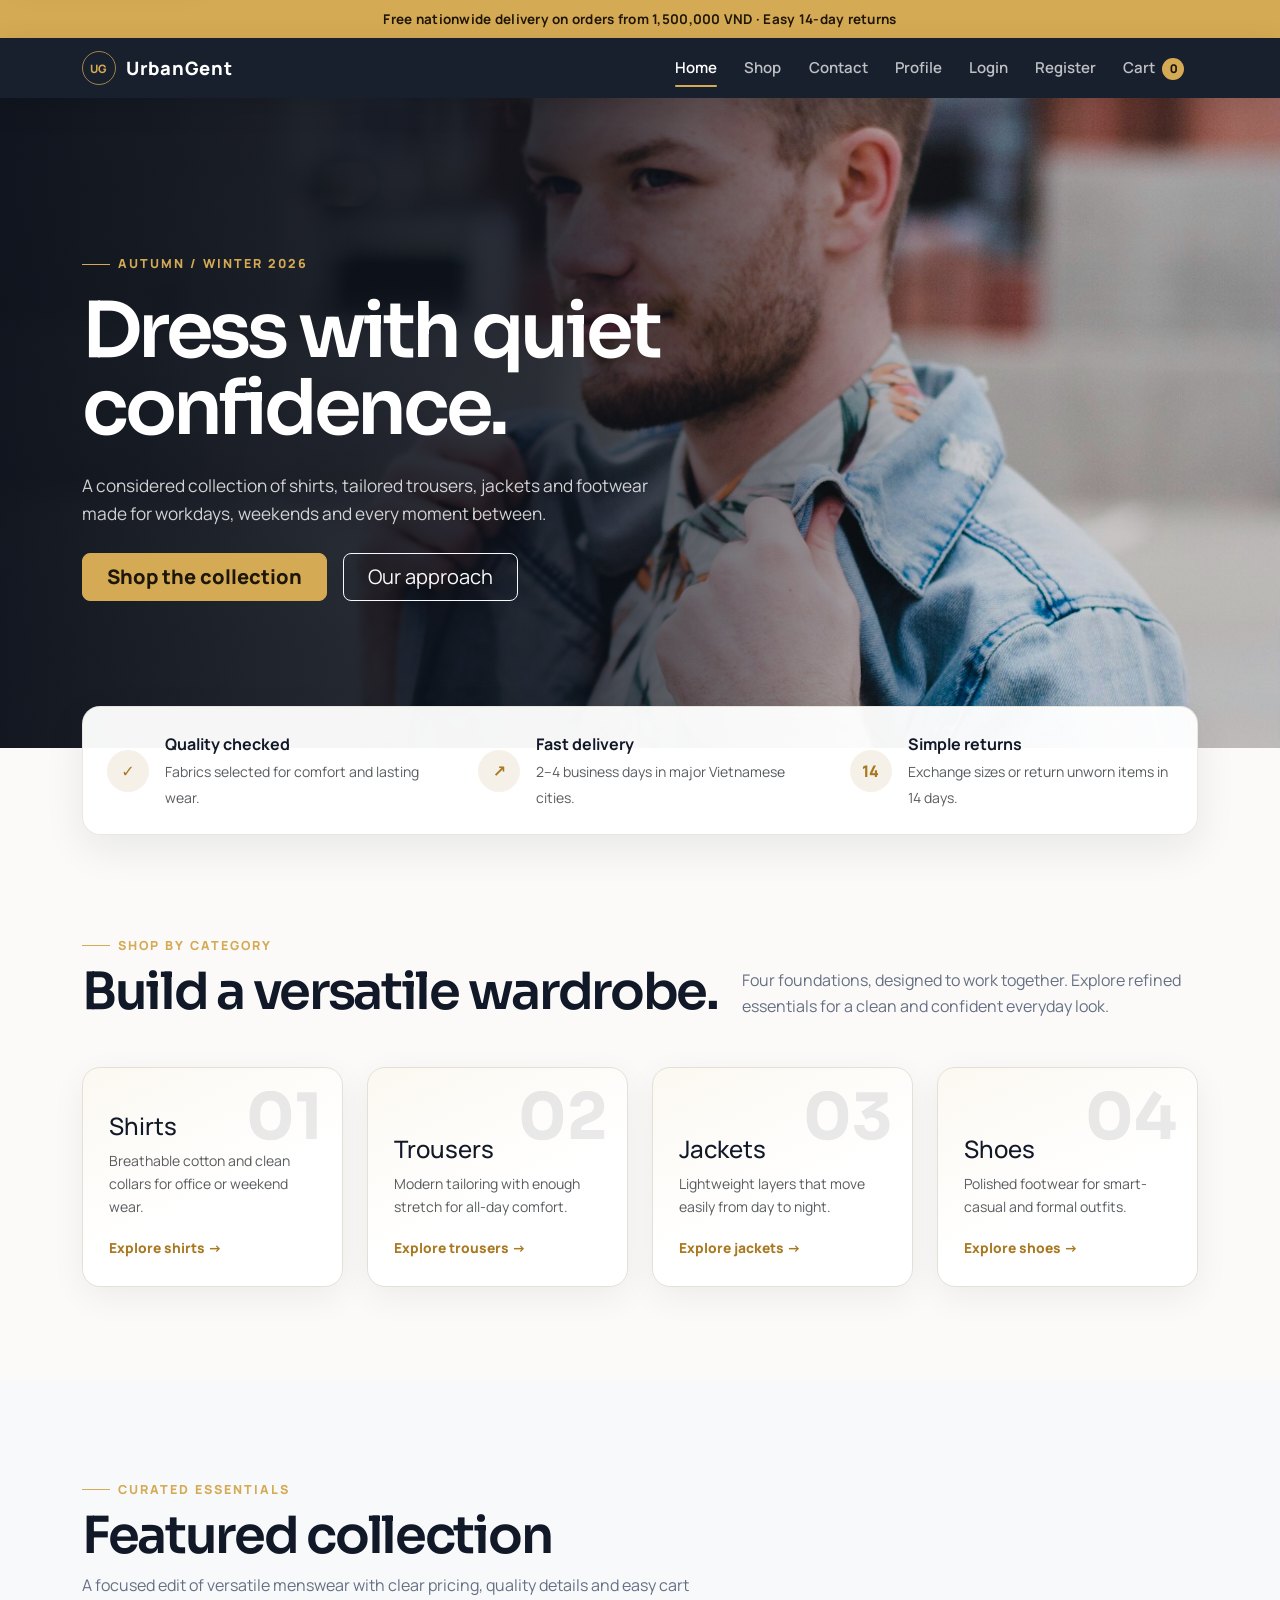
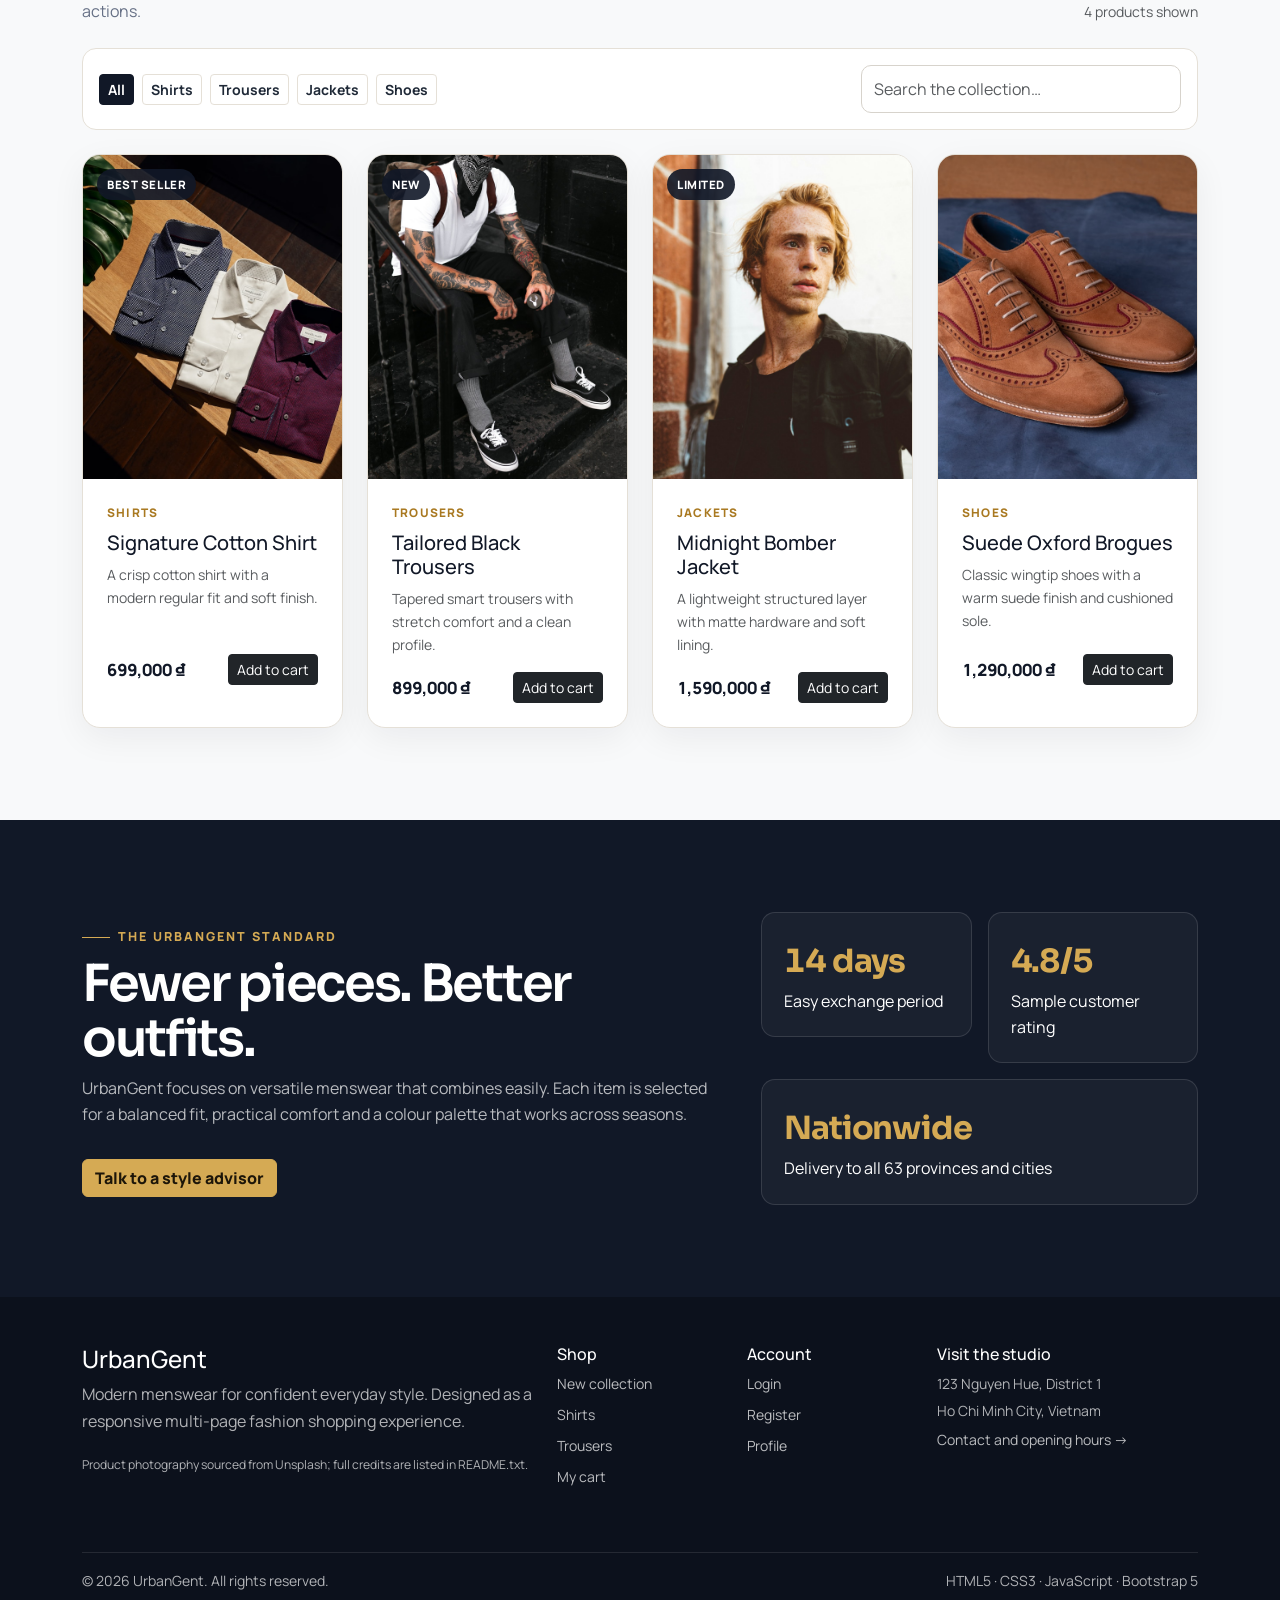
==== index.html @ 37aa6f89 "Initial UrbanGent website" ====
<!DOCTYPE html>
<html lang="en">
<head>
  <meta charset="UTF-8">
  <meta name="viewport" content="width=device-width, initial-scale=1.0">
  <meta name="description" content="Shop modern menswear at UrbanGent: refined shirts, tailored trousers, jackets and shoes with delivery across Vietnam.">
  <meta name="theme-color" content="#111827">
  <title>UrbanGent | Modern Menswear in Vietnam</title>
  <link rel="preconnect" href="https://cdn.jsdelivr.net">
  <link rel="preconnect" href="https://fonts.googleapis.com">
  <link rel="preconnect" href="https://fonts.gstatic.com" crossorigin>
  <link href="https://fonts.googleapis.com/css2?family=Manrope:wght@400;500;600;700;800&amp;family=Sora:wght@500;600;700&amp;display=swap" rel="stylesheet">
  <link href="https://cdn.jsdelivr.net/npm/bootstrap@5.3.3/dist/css/bootstrap.min.css" rel="stylesheet">
  <link rel="stylesheet" href="css/style.css?v=20260810-fonts">
</head>
<body>
  <a class="skip-link" href="#main-content">Skip to main content</a>
  <div class="announcement-bar">Free nationwide delivery on orders from 1,500,000 VND · Easy 14-day returns</div>

  <nav class="navbar navbar-expand-lg navbar-dark site-navbar sticky-top" aria-label="Main navigation">
    <div class="container">
      <a class="navbar-brand" href="index.html" aria-label="UrbanGent home">
        <span class="brand-mark" aria-hidden="true">UG</span>
        <span>UrbanGent</span>
      </a>
      <button class="navbar-toggler" type="button" data-bs-toggle="collapse" data-bs-target="#mainNavbar" aria-controls="mainNavbar" aria-expanded="false" aria-label="Toggle navigation">
        <span class="navbar-toggler-icon"></span>
      </button>
      <div class="collapse navbar-collapse" id="mainNavbar">
        <ul class="navbar-nav ms-auto align-items-lg-center mb-2 mb-lg-0">
          <li class="nav-item"><a class="nav-link active" aria-current="page" href="index.html">Home</a></li>
          <li class="nav-item"><a class="nav-link" href="index.html#products">Shop</a></li>
          <li class="nav-item"><a class="nav-link" href="contact.html">Contact</a></li>
          <li class="nav-item"><a class="nav-link" href="profile.html">Profile</a></li>
          <li class="nav-item"><a class="nav-link" href="login.html">Login</a></li>
          <li class="nav-item"><a class="nav-link" href="register.html">Register</a></li>
          <li class="nav-item"><a class="nav-link" href="cart.html">Cart <span class="cart-pill cart-count">0</span></a></li>
        </ul>
      </div>
    </div>
  </nav>

  <main id="main-content">
    <section class="hero-section" aria-labelledby="hero-title">
      <div class="container">
        <div class="hero-content">
          <span class="hero-eyebrow">Autumn / Winter 2026</span>
          <h1 class="hero-title" id="hero-title">Dress with quiet confidence.</h1>
          <p class="hero-copy">A considered collection of shirts, tailored trousers, jackets and footwear made for workdays, weekends and every moment between.</p>
          <div class="d-flex flex-wrap gap-3 mt-4">
            <a href="#products" class="btn btn-brand btn-lg px-4">Shop the collection</a>
            <a href="#our-story" class="btn btn-outline-light btn-lg px-4">Our approach</a>
          </div>
        </div>
      </div>
    </section>

    <section class="trust-strip" aria-label="Shopping benefits">
      <div class="container">
        <div class="trust-panel">
          <div class="row g-0">
            <div class="col-md-4">
              <div class="trust-item d-flex gap-3 align-items-center">
                <span class="trust-icon" aria-hidden="true">✓</span>
                <div><strong class="d-block">Quality checked</strong><small class="text-muted">Fabrics selected for comfort and lasting wear.</small></div>
              </div>
            </div>
            <div class="col-md-4 border-md-start border-md-end">
              <div class="trust-item d-flex gap-3 align-items-center">
                <span class="trust-icon" aria-hidden="true">↗</span>
                <div><strong class="d-block">Fast delivery</strong><small class="text-muted">2–4 business days in major Vietnamese cities.</small></div>
              </div>
            </div>
            <div class="col-md-4">
              <div class="trust-item d-flex gap-3 align-items-center">
                <span class="trust-icon" aria-hidden="true">14</span>
                <div><strong class="d-block">Simple returns</strong><small class="text-muted">Exchange sizes or return unworn items in 14 days.</small></div>
              </div>
            </div>
          </div>
        </div>
      </div>
    </section>

    <section class="section-space" aria-labelledby="categories-title">
      <div class="container">
        <div class="row align-items-end mb-5 g-3">
          <div class="col-lg-7">
            <span class="section-eyebrow">Shop by category</span>
            <h2 class="section-title mb-0" id="categories-title">Build a versatile wardrobe.</h2>
          </div>
          <div class="col-lg-5">
            <p class="section-copy mb-0">Four foundations, designed to work together. Explore refined essentials for a clean and confident everyday look.</p>
          </div>
        </div>
        <div class="row g-4">
          <div class="col-sm-6 col-lg-3">
            <article class="category-card">
              <span class="category-number" aria-hidden="true">01</span>
              <div class="category-content">
                <h3 class="h4">Shirts</h3>
                <p class="text-muted small">Breathable cotton and clean collars for office or weekend wear.</p>
                <a class="category-link" href="#products" data-category-link="shirts">Explore shirts →</a>
              </div>
            </article>
          </div>
          <div class="col-sm-6 col-lg-3">
            <article class="category-card">
              <span class="category-number" aria-hidden="true">02</span>
              <div class="category-content">
                <h3 class="h4">Trousers</h3>
                <p class="text-muted small">Modern tailoring with enough stretch for all-day comfort.</p>
                <a class="category-link" href="#products" data-category-link="trousers">Explore trousers →</a>
              </div>
            </article>
          </div>
          <div class="col-sm-6 col-lg-3">
            <article class="category-card">
              <span class="category-number" aria-hidden="true">03</span>
              <div class="category-content">
                <h3 class="h4">Jackets</h3>
                <p class="text-muted small">Lightweight layers that move easily from day to night.</p>
                <a class="category-link" href="#products" data-category-link="jackets">Explore jackets →</a>
              </div>
            </article>
          </div>
          <div class="col-sm-6 col-lg-3">
            <article class="category-card">
              <span class="category-number" aria-hidden="true">04</span>
              <div class="category-content">
                <h3 class="h4">Shoes</h3>
                <p class="text-muted small">Polished footwear for smart-casual and formal outfits.</p>
                <a class="category-link" href="#products" data-category-link="shoes">Explore shoes →</a>
              </div>
            </article>
          </div>
        </div>
      </div>
    </section>

    <section id="products" class="section-space bg-light" aria-labelledby="products-title">
      <div class="container">
        <div id="alertBox" class="alert-placeholder" aria-live="polite"></div>
        <div class="row align-items-end mb-4 g-3">
          <div class="col-lg-7">
            <span class="section-eyebrow">Curated essentials</span>
            <h2 class="section-title mb-2" id="products-title">Featured collection</h2>
            <p class="section-copy mb-0">A focused edit of versatile menswear with clear pricing, quality details and easy cart actions.</p>
          </div>
          <div class="col-lg-5 text-lg-end">
            <span id="productResultCount" class="text-muted small" aria-live="polite">4 products shown</span>
          </div>
        </div>

        <div class="product-toolbar d-flex flex-column flex-lg-row gap-3 align-items-lg-center justify-content-between mb-4">
          <div class="d-flex flex-wrap gap-2" role="group" aria-label="Filter products by category">
            <button class="btn btn-sm filter-btn active" type="button" data-filter="all" aria-pressed="true">All</button>
            <button class="btn btn-sm filter-btn" type="button" data-filter="shirts" aria-pressed="false">Shirts</button>
            <button class="btn btn-sm filter-btn" type="button" data-filter="trousers" aria-pressed="false">Trousers</button>
            <button class="btn btn-sm filter-btn" type="button" data-filter="jackets" aria-pressed="false">Jackets</button>
            <button class="btn btn-sm filter-btn" type="button" data-filter="shoes" aria-pressed="false">Shoes</button>
          </div>
          <div style="max-width: 320px; width: 100%">
            <label class="visually-hidden" for="productSearch">Search products</label>
            <input class="form-control" id="productSearch" type="search" placeholder="Search the collection…">
          </div>
        </div>

        <div class="row g-4" id="productGrid">
          <div class="col-sm-6 col-lg-3" data-product-card data-category="shirts" data-name="signature cotton shirt shirts">
            <article class="product-card">
              <div class="product-media">
                <img class="product-image" src="images/classic-white-shirt.jpg" alt="Folded premium cotton shirts in white, navy and burgundy" loading="lazy" width="1200" height="960">
                <span class="product-badge">Best seller</span>
              </div>
              <div class="p-4 d-flex flex-column" style="min-height: 230px">
                <span class="product-category">Shirts</span>
                <h3 class="h5 mt-2">Signature Cotton Shirt</h3>
                <p class="text-muted small">A crisp cotton shirt with a modern regular fit and soft finish.</p>
                <div class="mt-auto d-flex justify-content-between align-items-center gap-2">
                  <span class="product-price">699,000 ₫</span>
                  <button class="btn btn-dark btn-sm" type="button" onclick="addToCart(1)">Add to cart</button>
                </div>
              </div>
            </article>
          </div>
          <div class="col-sm-6 col-lg-3" data-product-card data-category="trousers" data-name="tailored black trousers pants">
            <article class="product-card">
              <div class="product-media">
                <img class="product-image" src="images/slim-black-trousers.jpg" alt="Man styling tailored black trousers with a white T-shirt" loading="lazy" width="1200" height="1500">
                <span class="product-badge">New</span>
              </div>
              <div class="p-4 d-flex flex-column" style="min-height: 230px">
                <span class="product-category">Trousers</span>
                <h3 class="h5 mt-2">Tailored Black Trousers</h3>
                <p class="text-muted small">Tapered smart trousers with stretch comfort and a clean profile.</p>
                <div class="mt-auto d-flex justify-content-between align-items-center gap-2">
                  <span class="product-price">899,000 ₫</span>
                  <button class="btn btn-dark btn-sm" type="button" onclick="addToCart(2)">Add to cart</button>
                </div>
              </div>
            </article>
          </div>
          <div class="col-sm-6 col-lg-3" data-product-card data-category="jackets" data-name="midnight bomber jacket outerwear">
            <article class="product-card">
              <div class="product-media">
                <img class="product-image" src="images/bomber-jacket.jpg" alt="Male model wearing a dark casual jacket" loading="lazy" width="1200" height="1500">
                <span class="product-badge">Limited</span>
              </div>
              <div class="p-4 d-flex flex-column" style="min-height: 230px">
                <span class="product-category">Jackets</span>
                <h3 class="h5 mt-2">Midnight Bomber Jacket</h3>
                <p class="text-muted small">A lightweight structured layer with matte hardware and soft lining.</p>
                <div class="mt-auto d-flex justify-content-between align-items-center gap-2">
                  <span class="product-price">1,590,000 ₫</span>
                  <button class="btn btn-dark btn-sm" type="button" onclick="addToCart(3)">Add to cart</button>
                </div>
              </div>
            </article>
          </div>
          <div class="col-sm-6 col-lg-3" data-product-card data-category="shoes" data-name="suede oxford brogues leather shoes">
            <article class="product-card">
              <div class="product-media">
                <img class="product-image" src="images/leather-shoes.jpg" alt="Pair of brown suede Oxford brogue shoes" loading="lazy" width="1200" height="800">
              </div>
              <div class="p-4 d-flex flex-column" style="min-height: 230px">
                <span class="product-category">Shoes</span>
                <h3 class="h5 mt-2">Suede Oxford Brogues</h3>
                <p class="text-muted small">Classic wingtip shoes with a warm suede finish and cushioned sole.</p>
                <div class="mt-auto d-flex justify-content-between align-items-center gap-2">
                  <span class="product-price">1,290,000 ₫</span>
                  <button class="btn btn-dark btn-sm" type="button" onclick="addToCart(4)">Add to cart</button>
                </div>
              </div>
            </article>
          </div>
        </div>
        <div id="productEmptyState" class="empty-cart d-none mt-4">
          <h3 class="h5">No matching products</h3>
          <p class="text-muted mb-0">Try another search term or choose a different category.</p>
        </div>
      </div>
    </section>

    <section id="our-story" class="story-section section-space" aria-labelledby="story-title">
      <div class="container">
        <div class="row align-items-center g-5">
          <div class="col-lg-7">
            <span class="section-eyebrow">The UrbanGent standard</span>
            <h2 class="section-title" id="story-title">Fewer pieces. Better outfits.</h2>
            <p class="section-copy">UrbanGent focuses on versatile menswear that combines easily. Each item is selected for a balanced fit, practical comfort and a colour palette that works across seasons.</p>
            <a class="btn btn-brand mt-3" href="contact.html">Talk to a style advisor</a>
          </div>
          <div class="col-lg-5">
            <div class="row g-3">
              <div class="col-6"><div class="story-stat"><strong>14 days</strong><span>Easy exchange period</span></div></div>
              <div class="col-6"><div class="story-stat"><strong>4.8/5</strong><span>Sample customer rating</span></div></div>
              <div class="col-12"><div class="story-stat"><strong>Nationwide</strong><span>Delivery to all 63 provinces and cities</span></div></div>
            </div>
          </div>
        </div>
      </div>
    </section>
  </main>

  <footer class="site-footer pt-5">
    <div class="container">
      <div class="row g-4 pb-5">
        <div class="col-lg-5">
          <h2 class="h4">UrbanGent</h2>
          <p class="mb-3" style="max-width: 460px">Modern menswear for confident everyday style. Designed as a responsive multi-page fashion shopping experience.</p>
          <small class="photo-credit">Product photography sourced from Unsplash; full credits are listed in README.txt.</small>
        </div>
        <div class="col-6 col-lg-2">
          <h3 class="h6">Shop</h3>
          <ul class="list-unstyled small">
            <li class="mb-2"><a href="#products">New collection</a></li>
            <li class="mb-2"><a href="#products">Shirts</a></li>
            <li class="mb-2"><a href="#products">Trousers</a></li>
            <li><a href="cart.html">My cart</a></li>
          </ul>
        </div>
        <div class="col-6 col-lg-2">
          <h3 class="h6">Account</h3>
          <ul class="list-unstyled small">
            <li class="mb-2"><a href="login.html">Login</a></li>
            <li class="mb-2"><a href="register.html">Register</a></li>
            <li><a href="profile.html">Profile</a></li>
          </ul>
        </div>
        <div class="col-lg-3">
          <h3 class="h6">Visit the studio</h3>
          <p class="small mb-1">123 Nguyen Hue, District 1</p>
          <p class="small mb-1">Ho Chi Minh City, Vietnam</p>
          <a class="small" href="contact.html">Contact and opening hours →</a>
        </div>
      </div>
      <div class="footer-bottom py-3 d-flex flex-wrap justify-content-between gap-2 small">
        <span>&copy; <span class="current-year">2026</span> UrbanGent. All rights reserved.</span>
        <span>HTML5 · CSS3 · JavaScript · Bootstrap 5</span>
      </div>
    </div>
  </footer>

  <script src="https://cdn.jsdelivr.net/npm/bootstrap@5.3.3/dist/js/bootstrap.bundle.min.js"></script>
  <script src="js/main.js?v=20260810"></script>
</body>
</html>
---- css/style.css ----
:root {
  --brand-ink: #111827;
  --brand-charcoal: #1f2937;
  --brand-gold: #d5aa54;
  --brand-gold-dark: #a97921;
  --brand-cream: #f6f1e8;
  --brand-paper: #fbfaf8;
  --brand-muted: #667085;
  --brand-border: #e5e0d7;
  --brand-success: #157347;
  --font-body: "Manrope", ui-sans-serif, system-ui, -apple-system, BlinkMacSystemFont, "Segoe UI", sans-serif;
  --font-display: "Sora", "Manrope", ui-sans-serif, system-ui, sans-serif;
  --shadow-soft: 0 14px 40px rgba(17, 24, 39, 0.08);
  --shadow-card: 0 18px 45px rgba(17, 24, 39, 0.12);
}

html {
  scroll-behavior: smooth;
}

body {
  min-height: 100vh;
  display: flex;
  flex-direction: column;
  font-family: var(--font-body);
  background: var(--brand-paper);
  color: var(--brand-ink);
  line-height: 1.65;
  text-rendering: optimizeLegibility;
  -webkit-font-smoothing: antialiased;
}

button,
input,
select,
textarea {
  font: inherit;
}

main {
  flex: 1;
}

a {
  color: inherit;
}

.skip-link {
  position: fixed;
  top: -80px;
  left: 16px;
  z-index: 1080;
  padding: 10px 16px;
  border-radius: 8px;
  background: #fff;
  color: var(--brand-ink);
  box-shadow: var(--shadow-soft);
}

.skip-link:focus {
  top: 16px;
}

.announcement-bar {
  padding: 8px 16px;
  background: var(--brand-gold);
  color: #201707;
  font-size: 0.84rem;
  font-weight: 700;
  letter-spacing: 0.02em;
  text-align: center;
}

.site-navbar {
  background: rgba(17, 24, 39, 0.97);
  box-shadow: 0 8px 30px rgba(0, 0, 0, 0.12);
  backdrop-filter: blur(12px);
}

.navbar-brand {
  display: inline-flex;
  align-items: center;
  gap: 10px;
  font-size: 1.15rem;
  font-weight: 800;
  letter-spacing: 0.04em;
}

.brand-mark {
  display: inline-grid;
  width: 34px;
  height: 34px;
  place-items: center;
  border: 1px solid rgba(213, 170, 84, 0.72);
  border-radius: 50%;
  color: var(--brand-gold);
  font-size: 0.72rem;
  letter-spacing: 0.05em;
}

.site-navbar .nav-link {
  position: relative;
  padding-right: 0.85rem !important;
  padding-left: 0.85rem !important;
  color: rgba(255, 255, 255, 0.72);
  font-size: 0.94rem;
  font-weight: 600;
}

.site-navbar .nav-link:hover,
.site-navbar .nav-link:focus,
.site-navbar .nav-link.active {
  color: #fff;
}

.site-navbar .nav-link.active::after {
  position: absolute;
  right: 0.85rem;
  bottom: 2px;
  left: 0.85rem;
  height: 2px;
  border-radius: 999px;
  background: var(--brand-gold);
  content: "";
}

.cart-pill {
  display: inline-flex;
  min-width: 22px;
  height: 22px;
  align-items: center;
  justify-content: center;
  margin-left: 4px;
  border-radius: 999px;
  background: var(--brand-gold);
  color: #1a1308;
  font-size: 0.75rem;
  font-weight: 800;
}

.hero-section {
  position: relative;
  isolation: isolate;
  min-height: 650px;
  display: flex;
  align-items: center;
  overflow: hidden;
  background-image: url("../images/hero-men-fashion.jpg");
  background-position: 72% 34%;
  background-size: cover;
  color: #fff;
}

.hero-section::before {
  position: absolute;
  z-index: -1;
  inset: 0;
  background: linear-gradient(90deg, rgba(10, 15, 25, 0.96) 0%, rgba(10, 15, 25, 0.83) 42%, rgba(10, 15, 25, 0.18) 76%);
  content: "";
}

.hero-content {
  max-width: 690px;
  padding: 90px 0;
}

.hero-eyebrow,
.section-eyebrow {
  display: inline-flex;
  align-items: center;
  gap: 8px;
  color: var(--brand-gold);
  font-size: 0.78rem;
  font-weight: 800;
  letter-spacing: 0.16em;
  text-transform: uppercase;
}

.hero-eyebrow::before,
.section-eyebrow::before {
  width: 28px;
  height: 1px;
  background: currentColor;
  content: "";
}

.hero-title {
  max-width: 680px;
  margin-top: 18px;
  font-family: var(--font-display);
  font-size: clamp(2.75rem, 6vw, 5.45rem);
  font-weight: 600;
  letter-spacing: -0.055em;
  line-height: 1.01;
}

.hero-copy {
  max-width: 600px;
  margin-top: 24px;
  color: rgba(255, 255, 255, 0.8);
  font-size: 1.08rem;
}

.btn-brand {
  border: 1px solid var(--brand-gold);
  background: var(--brand-gold);
  color: #1d1609;
  font-weight: 800;
}

.btn-brand:hover,
.btn-brand:focus {
  border-color: #e9c579;
  background: #e9c579;
  color: #1d1609;
}

.btn-outline-light:hover {
  color: var(--brand-ink);
}

.trust-strip {
  position: relative;
  z-index: 2;
  margin-top: -42px;
}

.trust-panel {
  border: 1px solid rgba(229, 224, 215, 0.78);
  border-radius: 18px;
  background: rgba(255, 255, 255, 0.96);
  box-shadow: var(--shadow-soft);
}

.trust-item {
  height: 100%;
  padding: 24px;
}

.trust-icon {
  width: 42px;
  height: 42px;
  display: grid;
  place-items: center;
  flex: 0 0 auto;
  border-radius: 50%;
  background: var(--brand-cream);
  color: var(--brand-gold-dark);
  font-weight: 900;
}

.section-space {
  padding: 92px 0;
}

.section-title {
  margin-top: 8px;
  color: var(--brand-ink);
  font-family: var(--font-display);
  font-size: clamp(2rem, 4vw, 3.35rem);
  font-weight: 600;
  letter-spacing: -0.045em;
  line-height: 1.08;
}

.section-copy {
  max-width: 650px;
  color: var(--brand-muted);
}

.category-card {
  position: relative;
  height: 100%;
  min-height: 220px;
  display: flex;
  flex-direction: column;
  justify-content: flex-end;
  overflow: hidden;
  border: 1px solid var(--brand-border);
  border-radius: 18px;
  background: #fff;
  box-shadow: 0 10px 35px rgba(17, 24, 39, 0.06);
  transition: transform 0.25s ease, box-shadow 0.25s ease;
}

.category-card::before {
  position: absolute;
  inset: 0;
  background: linear-gradient(155deg, rgba(213, 170, 84, 0.08), transparent 58%);
  content: "";
}

.category-card:hover {
  transform: translateY(-6px);
  box-shadow: var(--shadow-card);
}

.category-number {
  position: absolute;
  top: 18px;
  right: 20px;
  color: rgba(17, 24, 39, 0.09);
  font-family: var(--font-display);
  font-size: 4rem;
  font-weight: 700;
  line-height: 1;
}

.category-content {
  position: relative;
  padding: 26px;
}

.category-link {
  color: var(--brand-gold-dark);
  font-size: 0.86rem;
  font-weight: 800;
  text-decoration: none;
}

.product-toolbar {
  padding: 16px;
  border: 1px solid var(--brand-border);
  border-radius: 14px;
  background: #fff;
}

.filter-btn {
  border-color: var(--brand-border);
  background: #fff;
  color: var(--brand-charcoal);
  font-weight: 700;
}

.filter-btn:hover,
.filter-btn.active {
  border-color: var(--brand-ink);
  background: var(--brand-ink);
  color: #fff;
}

.product-card {
  height: 100%;
  overflow: hidden;
  border: 1px solid var(--brand-border);
  border-radius: 18px;
  background: #fff;
  box-shadow: 0 10px 34px rgba(17, 24, 39, 0.06);
  transition: transform 0.25s ease, box-shadow 0.25s ease;
}

.product-card:hover {
  transform: translateY(-6px);
  box-shadow: var(--shadow-card);
}

.product-media {
  position: relative;
  aspect-ratio: 4 / 5;
  overflow: hidden;
  background: #ebe8e2;
}

.product-image {
  width: 100%;
  height: 100%;
  display: block;
  object-fit: cover;
  transition: transform 0.45s ease;
}

.product-card:hover .product-image {
  transform: scale(1.035);
}

.product-badge {
  position: absolute;
  top: 14px;
  left: 14px;
  padding: 6px 10px;
  border-radius: 999px;
  background: rgba(17, 24, 39, 0.9);
  color: #fff;
  font-size: 0.72rem;
  font-weight: 800;
  letter-spacing: 0.05em;
  text-transform: uppercase;
}

.product-category {
  color: var(--brand-gold-dark);
  font-size: 0.74rem;
  font-weight: 800;
  letter-spacing: 0.1em;
  text-transform: uppercase;
}

.product-price {
  color: var(--brand-ink);
  font-size: 1.05rem;
  font-weight: 800;
  font-variant-numeric: tabular-nums;
}

.story-section {
  background: var(--brand-ink);
  color: #fff;
}

.story-section .section-title {
  color: #fff;
}

.story-section .section-copy {
  color: rgba(255, 255, 255, 0.7);
}

.story-stat {
  padding: 22px;
  border: 1px solid rgba(255, 255, 255, 0.12);
  border-radius: 14px;
  background: rgba(255, 255, 255, 0.04);
}

.story-stat strong {
  display: block;
  color: var(--brand-gold);
  font-family: var(--font-display);
  font-size: 2rem;
  font-weight: 700;
  font-variant-numeric: tabular-nums;
  letter-spacing: -0.035em;
}

.page-header {
  position: relative;
  overflow: hidden;
  padding: 76px 0;
  border-bottom: 1px solid var(--brand-border);
  background: linear-gradient(125deg, var(--brand-cream), #fff 65%);
}

.page-header::after {
  position: absolute;
  width: 260px;
  height: 260px;
  top: -130px;
  right: 7%;
  border: 56px solid rgba(213, 170, 84, 0.1);
  border-radius: 50%;
  content: "";
}

.page-title {
  margin: 8px 0 12px;
  font-family: var(--font-display);
  font-size: clamp(2.3rem, 5vw, 4rem);
  font-weight: 600;
  letter-spacing: -0.05em;
  line-height: 1.08;
}

.breadcrumb-clean {
  margin: 0;
  padding: 0;
  display: flex;
  gap: 8px;
  color: var(--brand-muted);
  font-size: 0.9rem;
  list-style: none;
}

.breadcrumb-clean li + li::before {
  margin-right: 8px;
  content: "/";
}

.form-card,
.content-card {
  border: 1px solid var(--brand-border);
  border-radius: 18px;
  padding: 30px;
  background: #fff;
  box-shadow: var(--shadow-soft);
}

.form-label {
  color: var(--brand-charcoal);
  font-size: 0.9rem;
  font-weight: 700;
}

.form-control,
.form-select {
  min-height: 48px;
  border-color: #d7d3cc;
  border-radius: 10px;
}

textarea.form-control {
  min-height: 130px;
}

.form-control:focus,
.form-select:focus {
  border-color: var(--brand-gold-dark);
  box-shadow: 0 0 0 0.2rem rgba(213, 170, 84, 0.2);
}

.password-wrap {
  position: relative;
}

.password-wrap .form-control {
  padding-right: 76px;
}

.password-toggle {
  position: absolute;
  top: 50%;
  right: 12px;
  transform: translateY(-50%);
  border: 0;
  background: transparent;
  color: var(--brand-muted);
  font-size: 0.82rem;
  font-weight: 800;
}

.contact-detail {
  display: flex;
  gap: 14px;
  padding: 16px 0;
  border-bottom: 1px solid var(--brand-border);
}

.contact-detail:last-child {
  border-bottom: 0;
}

.contact-icon {
  width: 42px;
  height: 42px;
  display: grid;
  place-items: center;
  flex: 0 0 auto;
  border-radius: 50%;
  background: var(--brand-cream);
  color: var(--brand-gold-dark);
  font-weight: 900;
}

.profile-avatar {
  width: 116px;
  height: 116px;
  display: grid;
  place-items: center;
  margin: 0 auto 18px;
  border: 4px solid #fff;
  border-radius: 50%;
  background: var(--brand-ink);
  box-shadow: 0 0 0 2px var(--brand-gold);
  color: var(--brand-gold);
  font-family: var(--font-display);
  font-size: 2rem;
  font-weight: 700;
}

.cart-pill,
#cartSubtotal,
#cartDelivery,
#cartTotal {
  font-variant-numeric: tabular-nums;
}

.loyalty-progress {
  height: 8px;
  border-radius: 999px;
  background: #ebe7df;
}

.loyalty-progress .progress-bar {
  border-radius: inherit;
  background: var(--brand-gold);
}

.cart-item-card {
  overflow: hidden;
  border: 1px solid var(--brand-border);
  border-radius: 16px;
  background: #fff;
  box-shadow: 0 8px 26px rgba(17, 24, 39, 0.05);
}

.cart-item-image {
  width: 104px;
  height: 124px;
  flex: 0 0 auto;
  object-fit: cover;
  border-radius: 12px;
}

.cart-summary {
  position: sticky;
  top: 118px;
}

.empty-cart {
  padding: 60px 24px;
  border: 1px dashed #cfc7b8;
  border-radius: 18px;
  background: #fff;
  text-align: center;
}

.alert-placeholder:empty {
  display: none;
}

.site-footer {
  background: #0c111c;
  color: rgba(255, 255, 255, 0.68);
}

.site-footer h2,
.site-footer h3 {
  color: #fff;
}

.site-footer a {
  color: rgba(255, 255, 255, 0.72);
  text-decoration: none;
}

.site-footer a:hover,
.site-footer a:focus {
  color: var(--brand-gold);
}

.footer-bottom {
  border-top: 1px solid rgba(255, 255, 255, 0.1);
}

.photo-credit {
  font-size: 0.76rem;
}

@media (max-width: 991.98px) {
  .site-navbar .nav-link.active::after {
    display: none;
  }

  .hero-section {
    min-height: 600px;
    background-position: 66% center;
  }

  .hero-section::before {
    background: linear-gradient(90deg, rgba(10, 15, 25, 0.96) 0%, rgba(10, 15, 25, 0.82) 58%, rgba(10, 15, 25, 0.4) 100%);
  }

  .trust-strip {
    margin-top: -26px;
  }

  .cart-summary {
    position: static;
  }
}

@media (max-width: 767.98px) {
  .announcement-bar {
    font-size: 0.76rem;
  }

  .hero-section {
    min-height: 560px;
    background-position: 62% center;
  }

  .hero-section::before {
    background: rgba(10, 15, 25, 0.75);
  }

  .hero-content {
    padding: 72px 0 98px;
  }

  .hero-title {
    font-size: clamp(2.55rem, 14vw, 4.2rem);
  }

  .section-space {
    padding: 68px 0;
  }

  .page-header {
    padding: 58px 0;
  }

  .form-card,
  .content-card {
    padding: 22px;
  }

  .cart-item-image {
    width: 88px;
    height: 106px;
  }
}

@media (prefers-reduced-motion: reduce) {
  *,
  *::before,
  *::after {
    scroll-behavior: auto !important;
    transition-duration: 0.01ms !important;
  }
}
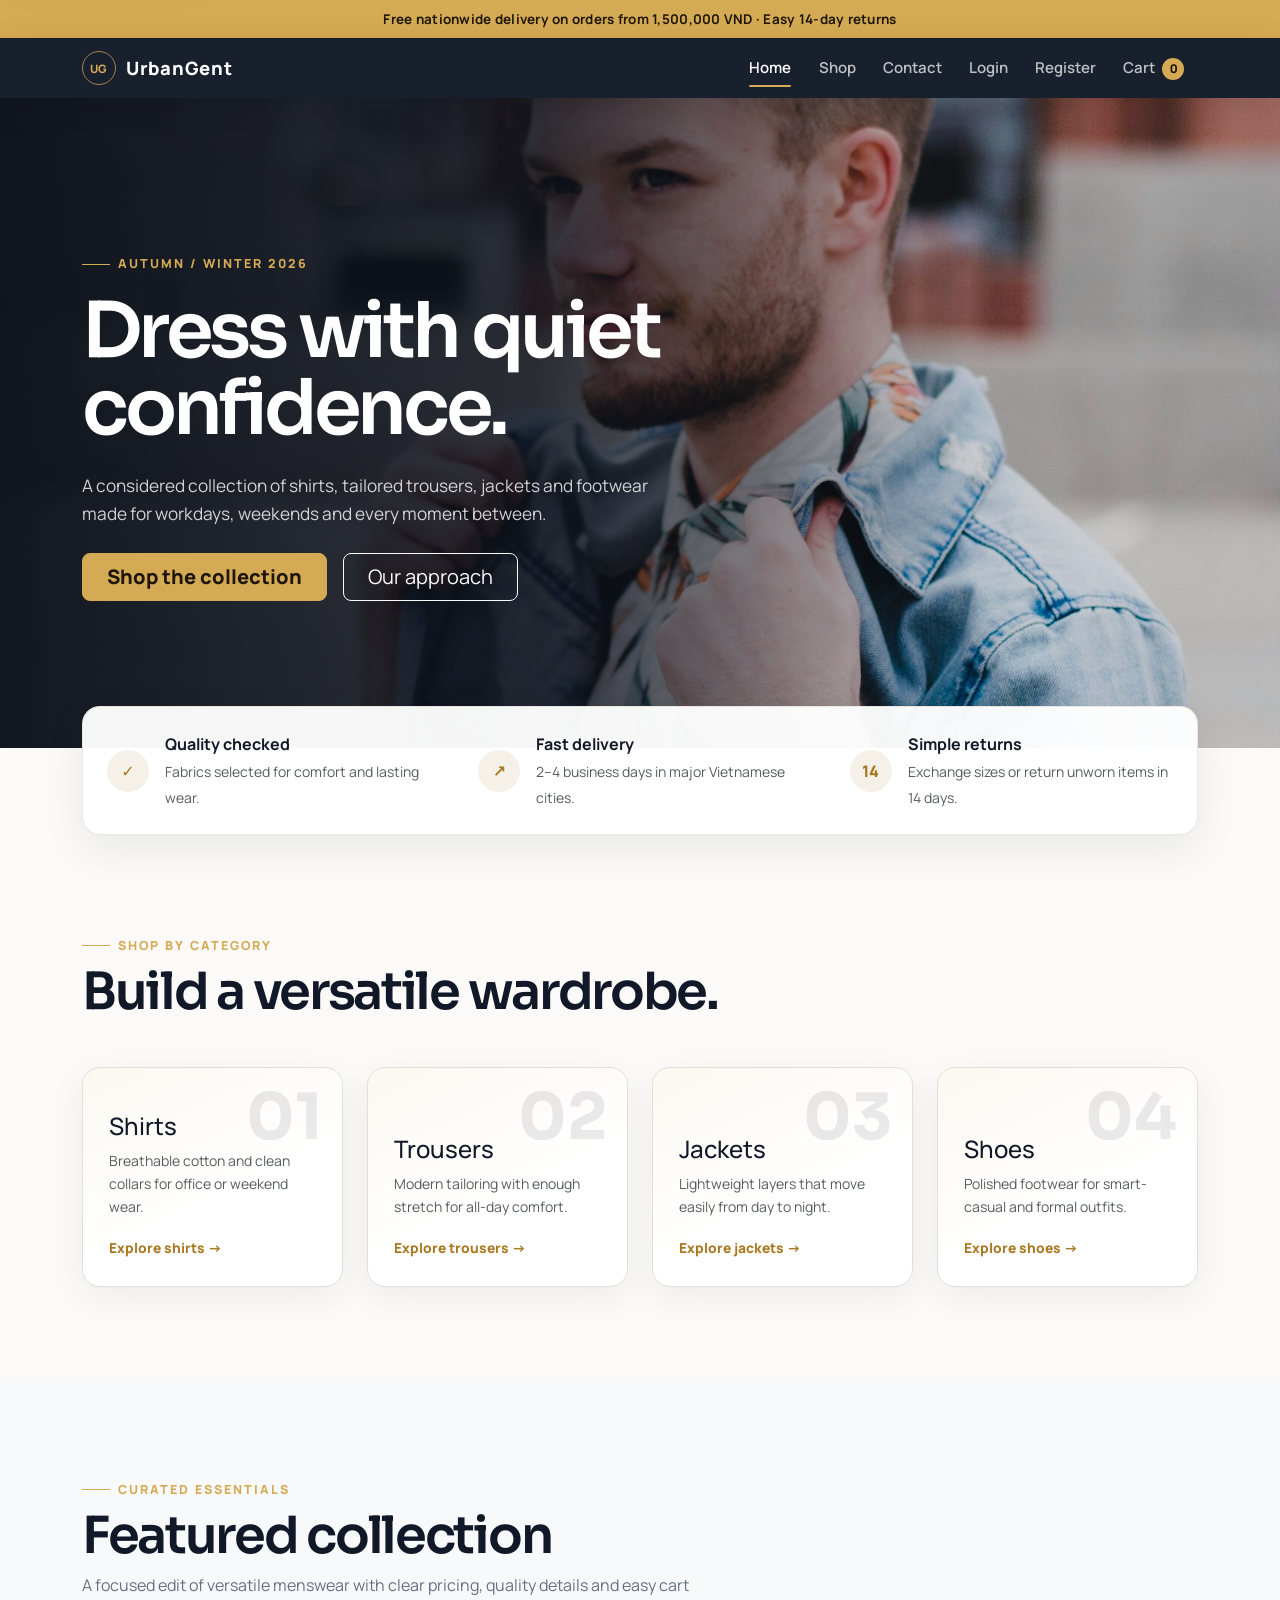
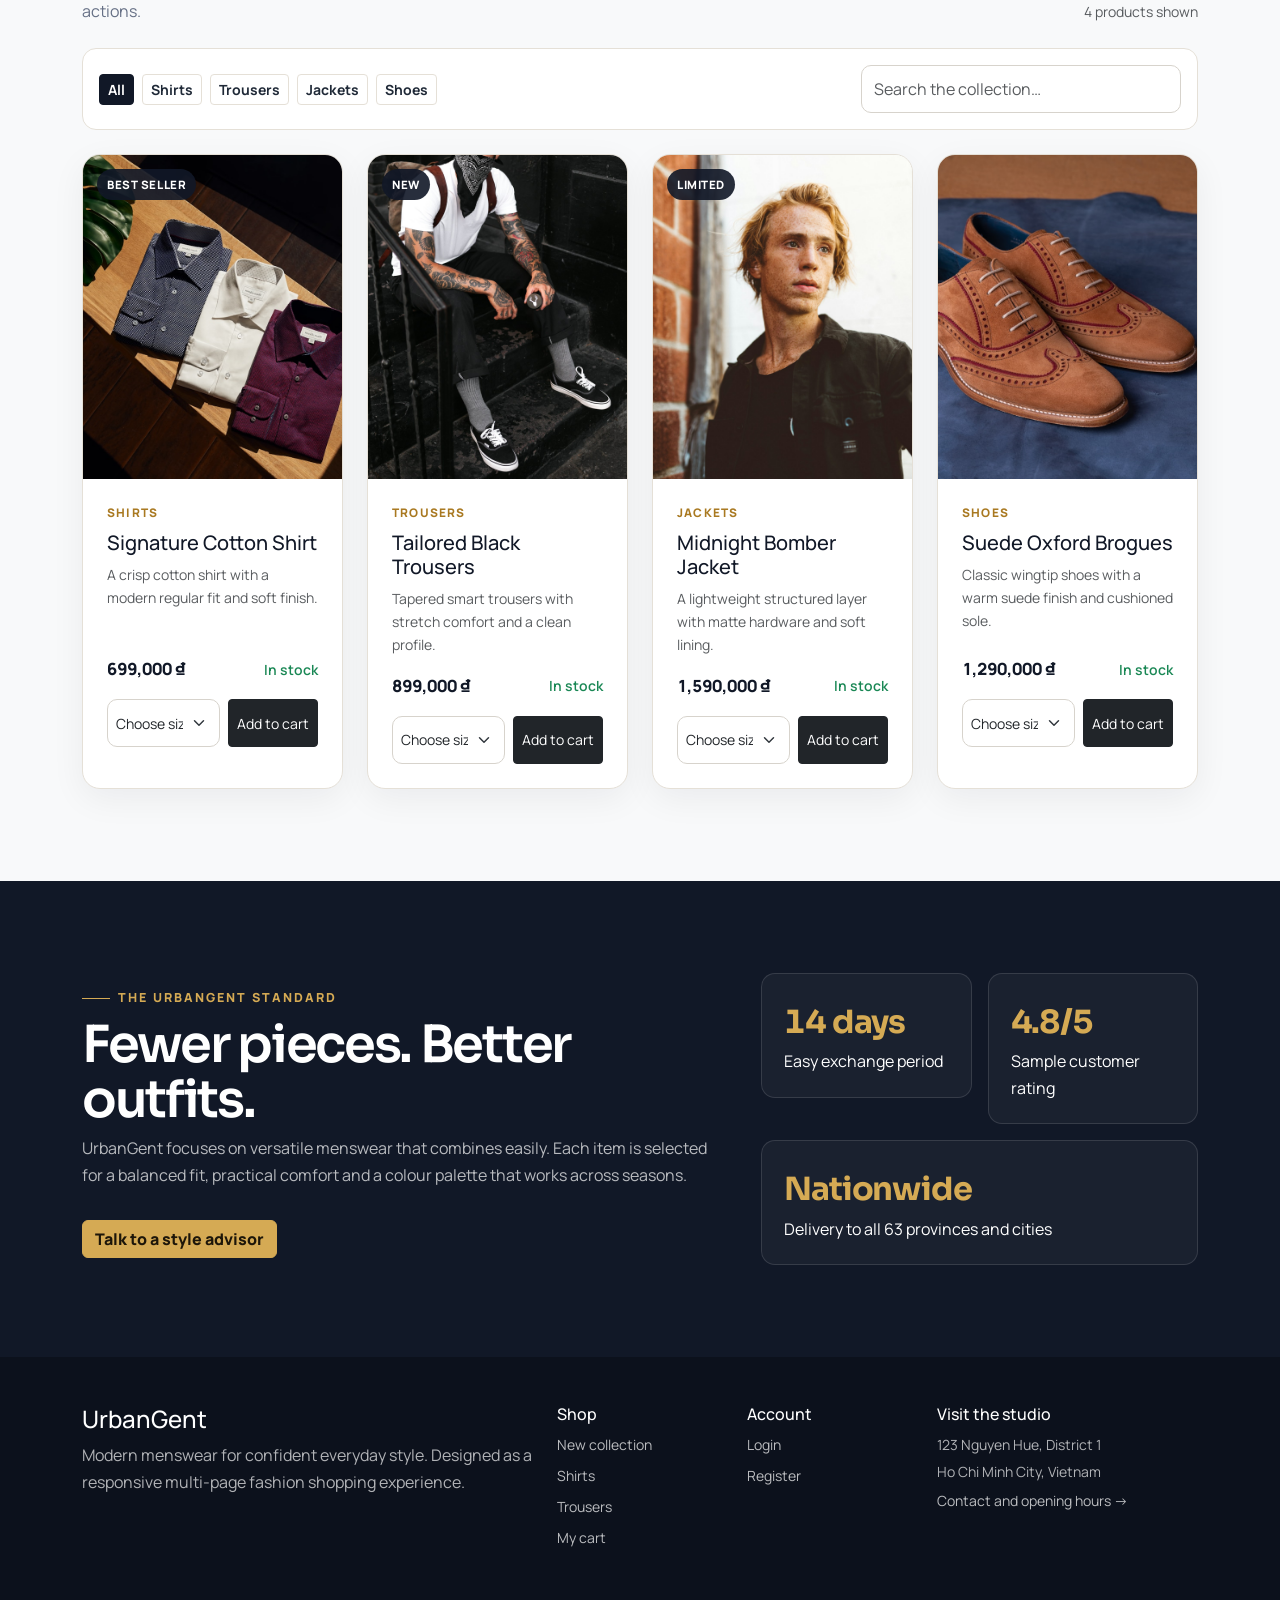
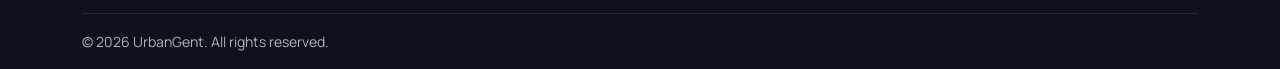
==== commit 51469f50: "Update UrbanGent website" ====
--- a/index.html
+++ b/index.html
@@ -11,7 +11,7 @@
   <link rel="preconnect" href="https://fonts.gstatic.com" crossorigin>
   <link href="https://fonts.googleapis.com/css2?family=Manrope:wght@400;500;600;700;800&amp;family=Sora:wght@500;600;700&amp;display=swap" rel="stylesheet">
   <link href="https://cdn.jsdelivr.net/npm/bootstrap@5.3.3/dist/css/bootstrap.min.css" rel="stylesheet">
-  <link rel="stylesheet" href="css/style.css?v=20260810-fonts">
+  <link rel="stylesheet" href="css/style.css?v=20260812-5">
 </head>
 <body>
   <a class="skip-link" href="#main-content">Skip to main content</a>
@@ -84,14 +84,9 @@
 
     <section class="section-space" aria-labelledby="categories-title">
       <div class="container">
-        <div class="row align-items-end mb-5 g-3">
-          <div class="col-lg-7">
-            <span class="section-eyebrow">Shop by category</span>
-            <h2 class="section-title mb-0" id="categories-title">Build a versatile wardrobe.</h2>
-          </div>
-          <div class="col-lg-5">
-            <p class="section-copy mb-0">Four foundations, designed to work together. Explore refined essentials for a clean and confident everyday look.</p>
-          </div>
+        <div class="mb-5">
+          <span class="section-eyebrow">Shop by category</span>
+          <h2 class="section-title mb-0" id="categories-title">Build a versatile wardrobe.</h2>
         </div>
         <div class="row g-4">
           <div class="col-sm-6 col-lg-3">
@@ -140,7 +135,6 @@
 
     <section id="products" class="section-space bg-light" aria-labelledby="products-title">
       <div class="container">
-        <div id="alertBox" class="alert-placeholder" aria-live="polite"></div>
         <div class="row align-items-end mb-4 g-3">
           <div class="col-lg-7">
             <span class="section-eyebrow">Curated essentials</span>
@@ -173,13 +167,17 @@
                 <img class="product-image" src="images/classic-white-shirt.jpg" alt="Folded premium cotton shirts in white, navy and burgundy" loading="lazy" width="1200" height="960">
                 <span class="product-badge">Best seller</span>
               </div>
-              <div class="p-4 d-flex flex-column" style="min-height: 230px">
+              <div class="p-4 d-flex flex-column" style="min-height: 292px">
                 <span class="product-category">Shirts</span>
                 <h3 class="h5 mt-2">Signature Cotton Shirt</h3>
                 <p class="text-muted small">A crisp cotton shirt with a modern regular fit and soft finish.</p>
-                <div class="mt-auto d-flex justify-content-between align-items-center gap-2">
-                  <span class="product-price">699,000 ₫</span>
-                  <button class="btn btn-dark btn-sm" type="button" onclick="addToCart(1)">Add to cart</button>
+                <div class="mt-auto">
+                  <div class="d-flex justify-content-between align-items-center gap-2"><span class="product-price">699,000 ₫</span><span class="text-success small fw-semibold">In stock</span></div>
+                  <div class="d-flex gap-2 mt-3">
+                    <label class="visually-hidden" for="size-1">Select a size for Signature Cotton Shirt</label>
+                    <select class="form-select form-select-sm" id="size-1"><option value="">Choose size</option><option>S</option><option>M</option><option>L</option><option>XL</option></select>
+                    <button class="btn btn-dark btn-sm text-nowrap" type="button" data-add-to-cart="1" data-size-select="size-1">Add to cart</button>
+                  </div>
                 </div>
               </div>
             </article>
@@ -190,13 +188,17 @@
                 <img class="product-image" src="images/slim-black-trousers.jpg" alt="Man styling tailored black trousers with a white T-shirt" loading="lazy" width="1200" height="1500">
                 <span class="product-badge">New</span>
               </div>
-              <div class="p-4 d-flex flex-column" style="min-height: 230px">
+              <div class="p-4 d-flex flex-column" style="min-height: 292px">
                 <span class="product-category">Trousers</span>
                 <h3 class="h5 mt-2">Tailored Black Trousers</h3>
                 <p class="text-muted small">Tapered smart trousers with stretch comfort and a clean profile.</p>
-                <div class="mt-auto d-flex justify-content-between align-items-center gap-2">
-                  <span class="product-price">899,000 ₫</span>
-                  <button class="btn btn-dark btn-sm" type="button" onclick="addToCart(2)">Add to cart</button>
+                <div class="mt-auto">
+                  <div class="d-flex justify-content-between align-items-center gap-2"><span class="product-price">899,000 ₫</span><span class="text-success small fw-semibold">In stock</span></div>
+                  <div class="d-flex gap-2 mt-3">
+                    <label class="visually-hidden" for="size-2">Select a size for Tailored Black Trousers</label>
+                    <select class="form-select form-select-sm" id="size-2"><option value="">Choose size</option><option>29</option><option>30</option><option>31</option><option>32</option></select>
+                    <button class="btn btn-dark btn-sm text-nowrap" type="button" data-add-to-cart="2" data-size-select="size-2">Add to cart</button>
+                  </div>
                 </div>
               </div>
             </article>
@@ -207,13 +209,17 @@
                 <img class="product-image" src="images/bomber-jacket.jpg" alt="Male model wearing a dark casual jacket" loading="lazy" width="1200" height="1500">
                 <span class="product-badge">Limited</span>
               </div>
-              <div class="p-4 d-flex flex-column" style="min-height: 230px">
+              <div class="p-4 d-flex flex-column" style="min-height: 292px">
                 <span class="product-category">Jackets</span>
                 <h3 class="h5 mt-2">Midnight Bomber Jacket</h3>
                 <p class="text-muted small">A lightweight structured layer with matte hardware and soft lining.</p>
-                <div class="mt-auto d-flex justify-content-between align-items-center gap-2">
-                  <span class="product-price">1,590,000 ₫</span>
-                  <button class="btn btn-dark btn-sm" type="button" onclick="addToCart(3)">Add to cart</button>
+                <div class="mt-auto">
+                  <div class="d-flex justify-content-between align-items-center gap-2"><span class="product-price">1,590,000 ₫</span><span class="text-success small fw-semibold">In stock</span></div>
+                  <div class="d-flex gap-2 mt-3">
+                    <label class="visually-hidden" for="size-3">Select a size for Midnight Bomber Jacket</label>
+                    <select class="form-select form-select-sm" id="size-3"><option value="">Choose size</option><option>S</option><option>M</option><option>L</option><option>XL</option></select>
+                    <button class="btn btn-dark btn-sm text-nowrap" type="button" data-add-to-cart="3" data-size-select="size-3">Add to cart</button>
+                  </div>
                 </div>
               </div>
             </article>
@@ -223,13 +229,17 @@
               <div class="product-media">
                 <img class="product-image" src="images/leather-shoes.jpg" alt="Pair of brown suede Oxford brogue shoes" loading="lazy" width="1200" height="800">
               </div>
-              <div class="p-4 d-flex flex-column" style="min-height: 230px">
+              <div class="p-4 d-flex flex-column" style="min-height: 292px">
                 <span class="product-category">Shoes</span>
                 <h3 class="h5 mt-2">Suede Oxford Brogues</h3>
                 <p class="text-muted small">Classic wingtip shoes with a warm suede finish and cushioned sole.</p>
-                <div class="mt-auto d-flex justify-content-between align-items-center gap-2">
-                  <span class="product-price">1,290,000 ₫</span>
-                  <button class="btn btn-dark btn-sm" type="button" onclick="addToCart(4)">Add to cart</button>
+                <div class="mt-auto">
+                  <div class="d-flex justify-content-between align-items-center gap-2"><span class="product-price">1,290,000 ₫</span><span class="text-success small fw-semibold">In stock</span></div>
+                  <div class="d-flex gap-2 mt-3">
+                    <label class="visually-hidden" for="size-4">Select a size for Suede Oxford Brogues</label>
+                    <select class="form-select form-select-sm" id="size-4"><option value="">Choose size</option><option>39</option><option>40</option><option>41</option><option>42</option></select>
+                    <button class="btn btn-dark btn-sm text-nowrap" type="button" data-add-to-cart="4" data-size-select="size-4">Add to cart</button>
+                  </div>
                 </div>
               </div>
             </article>
@@ -269,7 +279,6 @@
         <div class="col-lg-5">
           <h2 class="h4">UrbanGent</h2>
           <p class="mb-3" style="max-width: 460px">Modern menswear for confident everyday style. Designed as a responsive multi-page fashion shopping experience.</p>
-          <small class="photo-credit">Product photography sourced from Unsplash; full credits are listed in README.txt.</small>
         </div>
         <div class="col-6 col-lg-2">
           <h3 class="h6">Shop</h3>
@@ -297,12 +306,12 @@
       </div>
       <div class="footer-bottom py-3 d-flex flex-wrap justify-content-between gap-2 small">
         <span>&copy; <span class="current-year">2026</span> UrbanGent. All rights reserved.</span>
-        <span>HTML5 · CSS3 · JavaScript · Bootstrap 5</span>
       </div>
     </div>
   </footer>
 
   <script src="https://cdn.jsdelivr.net/npm/bootstrap@5.3.3/dist/js/bootstrap.bundle.min.js"></script>
-  <script src="js/main.js?v=20260810"></script>
+  <script src="js/store.js?v=20260812-5"></script>
+  <script src="js/main.js?v=20260812-5"></script>
 </body>
 </html>
--- a/css/style.css
+++ b/css/style.css
@@ -18,6 +18,18 @@
   scroll-behavior: smooth;
 }
 
+html:not(.auth-ready) a[href="profile.html"],
+html:not(.auth-ready) nav a[href="login.html"],
+html:not(.auth-ready) nav a[href="register.html"] {
+  visibility: hidden;
+}
+
+html:not(.auth-ready) body[data-requires-auth] > header,
+html:not(.auth-ready) body[data-requires-auth] > main,
+html:not(.auth-ready) body[data-requires-auth] > footer {
+  visibility: hidden;
+}
+
 body {
   min-height: 100vh;
   display: flex;
@@ -75,6 +87,13 @@
   background: rgba(17, 24, 39, 0.97);
   box-shadow: 0 8px 30px rgba(0, 0, 0, 0.12);
   backdrop-filter: blur(12px);
+}
+
+.nav-button {
+  width: 100%;
+  border: 0;
+  background: transparent;
+  text-align: left;
 }
 
 .navbar-brand {
@@ -508,23 +527,121 @@
 }
 
 .password-wrap {
-  position: relative;
+  display: flex;
+  align-items: stretch;
 }
 
 .password-wrap .form-control {
-  padding-right: 76px;
+  min-width: 0;
+  padding-right: calc(1.5em + 0.75rem);
+  border-top-right-radius: 0;
+  border-bottom-right-radius: 0;
 }
 
 .password-toggle {
-  position: absolute;
-  top: 50%;
-  right: 12px;
-  transform: translateY(-50%);
+  flex: 0 0 68px;
+  min-height: 48px;
+  border: 1px solid #d7d3cc;
+  border-left: 0;
+  border-radius: 0 10px 10px 0;
+  background: #fff;
+  color: var(--brand-muted);
+  font-size: 0.82rem;
+  font-weight: 800;
+}
+
+.password-wrap:focus-within .password-toggle {
+  border-color: var(--brand-gold-dark);
+}
+
+.password-wrap .form-control.is-valid ~ .password-toggle {
+  border-color: var(--bs-form-valid-border-color);
+}
+
+.password-wrap .form-control.is-invalid ~ .password-toggle {
+  border-color: var(--bs-form-invalid-border-color);
+}
+
+.toast-region {
+  position: fixed;
+  right: 22px;
+  bottom: 22px;
+  z-index: 1090;
+  width: min(380px, calc(100vw - 32px));
+  display: grid;
+  gap: 10px;
+  pointer-events: none;
+}
+
+.site-toast {
+  display: flex;
+  align-items: flex-start;
+  gap: 12px;
+  padding: 14px 16px;
+  border: 1px solid #9db7df;
+  border-left-width: 5px;
+  border-radius: 12px;
+  background: #eff6ff;
+  box-shadow: 0 18px 44px rgba(17, 24, 39, 0.2), 0 2px 8px rgba(17, 24, 39, 0.12);
+  color: #173b6c;
+  opacity: 0;
+  transform: translateY(12px);
+  transition: opacity 180ms ease, transform 180ms ease;
+  pointer-events: auto;
+}
+
+.site-toast.show {
+  opacity: 1;
+  transform: translateY(0);
+}
+
+.site-toast-success {
+  border-color: #63a878;
+  background: #edf9f0;
+  color: #174f2b;
+}
+
+.site-toast-danger,
+.site-toast-error {
+  border-color: #d86868;
+  background: #fff1f1;
+  color: #7c2020;
+}
+
+.site-toast-warning {
+  border-color: #d1a13b;
+  background: #fff8e7;
+  color: #624205;
+}
+
+.site-toast-info {
+  border-color: #638bc4;
+  background: #eff6ff;
+  color: #173b6c;
+}
+
+.site-toast-message {
+  flex: 1 1 auto;
+  font-size: 0.9rem;
+  font-weight: 700;
+  line-height: 1.45;
+}
+
+.site-toast-close {
+  width: 24px;
+  height: 24px;
+  padding: 0;
   border: 0;
   background: transparent;
-  color: var(--brand-muted);
-  font-size: 0.82rem;
-  font-weight: 800;
+  color: currentColor;
+  font-size: 1.25rem;
+  line-height: 1;
+  opacity: 0.72;
+}
+
+.site-toast-close:hover,
+.site-toast-close:focus-visible {
+  opacity: 1;
 }
 
 .contact-detail {
@@ -600,6 +717,166 @@
   border-radius: 12px;
 }
 
+.quantity-control {
+  width: 116px;
+}
+
+.cart-line-total {
+  min-width: 124px;
+}
+
+.size-chip {
+  display: inline-flex;
+  align-items: center;
+  min-height: 26px;
+  padding: 2px 10px;
+  border: 1px solid var(--brand-border);
+  border-radius: 999px;
+  background: var(--brand-cream);
+  color: var(--brand-charcoal);
+  font-size: 0.78rem;
+  font-weight: 800;
+}
+
+.checkout-item {
+  align-items: center;
+  border-bottom: 1px solid var(--brand-border);
+}
+
+.checkout-item:last-child {
+  border-bottom: 0;
+}
+
+.checkout-item-image {
+  width: 72px;
+  height: 84px;
+  flex: 0 0 auto;
+  border-radius: 10px;
+  object-fit: cover;
+}
+
+.payment-methods {
+  min-width: 0;
+  padding: 0;
+  border: 0;
+}
+
+.payment-method-option {
+  display: grid;
+  grid-template-columns: auto 38px minmax(0, 1fr);
+  align-items: center;
+  gap: 12px;
+  width: 100%;
+  padding: 13px 14px;
+  border: 1px solid var(--brand-border);
+  border-radius: 12px;
+  background: #fff;
+  cursor: pointer;
+  transition: border-color 160ms ease, box-shadow 160ms ease, background-color 160ms ease;
+}
+
+.payment-method-option + .payment-method-option {
+  margin-top: 10px;
+}
+
+.payment-method-option:hover {
+  border-color: var(--brand-gold-dark);
+}
+
+.payment-method-option.is-selected {
+  border-color: var(--brand-gold-dark);
+  background: var(--brand-cream);
+  box-shadow: 0 0 0 2px rgba(213, 170, 84, 0.14);
+}
+
+.payment-method-option .form-check-input {
+  margin: 0;
+}
+
+.payment-method-icon {
+  width: 38px;
+  height: 38px;
+  display: grid;
+  place-items: center;
+  border-radius: 50%;
+  background: var(--brand-ink);
+  color: var(--brand-gold);
+  font-size: 0.72rem;
+  font-weight: 900;
+}
+
+.payment-method-confirmation {
+  display: flex;
+  align-items: center;
+  gap: 14px;
+  margin: 22px 0;
+  padding: 16px;
+  border: 1px solid var(--brand-border);
+  border-radius: 12px;
+  background: var(--brand-cream);
+}
+
+.payment-card {
+  position: sticky;
+  top: 118px;
+  padding: 30px;
+  border: 1px solid var(--brand-border);
+  border-radius: 18px;
+  background: #fff;
+  box-shadow: var(--shadow-soft);
+}
+
+.vietqr-image {
+  width: min(100%, 390px);
+  display: block;
+  aspect-ratio: 540 / 640;
+  margin: 22px auto;
+  border: 1px solid var(--brand-border);
+  border-radius: 14px;
+  background: #fff;
+  object-fit: contain;
+}
+
+.payment-details {
+  margin: 0 0 20px;
+  border-top: 1px solid var(--brand-border);
+}
+
+.payment-details > div {
+  display: grid;
+  grid-template-columns: minmax(120px, 0.8fr) minmax(0, 1.2fr);
+  gap: 16px;
+  padding: 12px 0;
+  border-bottom: 1px solid var(--brand-border);
+}
+
+.payment-details dt {
+  color: var(--brand-muted);
+  font-size: 0.85rem;
+  font-weight: 600;
+}
+
+.payment-details dd {
+  margin: 0;
+  color: var(--brand-ink);
+  font-weight: 800;
+  text-align: right;
+  overflow-wrap: anywhere;
+}
+
+.payment-details code {
+  color: var(--brand-ink);
+  font-family: var(--font-body);
+  font-weight: 800;
+}
+
+[data-profile-editable][readonly],
+[data-profile-editable]:disabled {
+  background-color: #f7f6f3;
+  color: var(--brand-charcoal);
+  opacity: 1;
+}
+
 .cart-summary {
   position: sticky;
   top: 118px;
@@ -613,10 +890,6 @@
   text-align: center;
 }
 
-.alert-placeholder:empty {
-  display: none;
-}
-
 .site-footer {
   background: #0c111c;
   color: rgba(255, 255, 255, 0.68);
@@ -666,6 +939,10 @@
   .cart-summary {
     position: static;
   }
+
+  .payment-card {
+    position: static;
+  }
 }
 
 @media (max-width: 767.98px) {
@@ -694,6 +971,10 @@
     padding: 68px 0;
   }
 
+  .story-section .row.g-5 {
+    --bs-gutter-x: 1.5rem;
+  }
+
   .page-header {
     padding: 58px 0;
   }
@@ -706,6 +987,38 @@
   .cart-item-image {
     width: 88px;
     height: 106px;
+  }
+
+  .cart-item-card .d-flex.align-items-center.gap-3.ms-sm-auto {
+    width: 100%;
+    justify-content: space-between;
+  }
+
+  .checkout-item {
+    align-items: flex-start;
+  }
+
+  .checkout-item > strong {
+    max-width: 92px;
+    text-align: right;
+  }
+
+  .payment-card {
+    padding: 22px;
+  }
+
+  .toast-region {
+    right: 16px;
+    bottom: 16px;
+  }
+
+  .payment-details > div {
+    grid-template-columns: 1fr;
+    gap: 2px;
+  }
+
+  .payment-details dd {
+    text-align: left;
   }
 }
 
